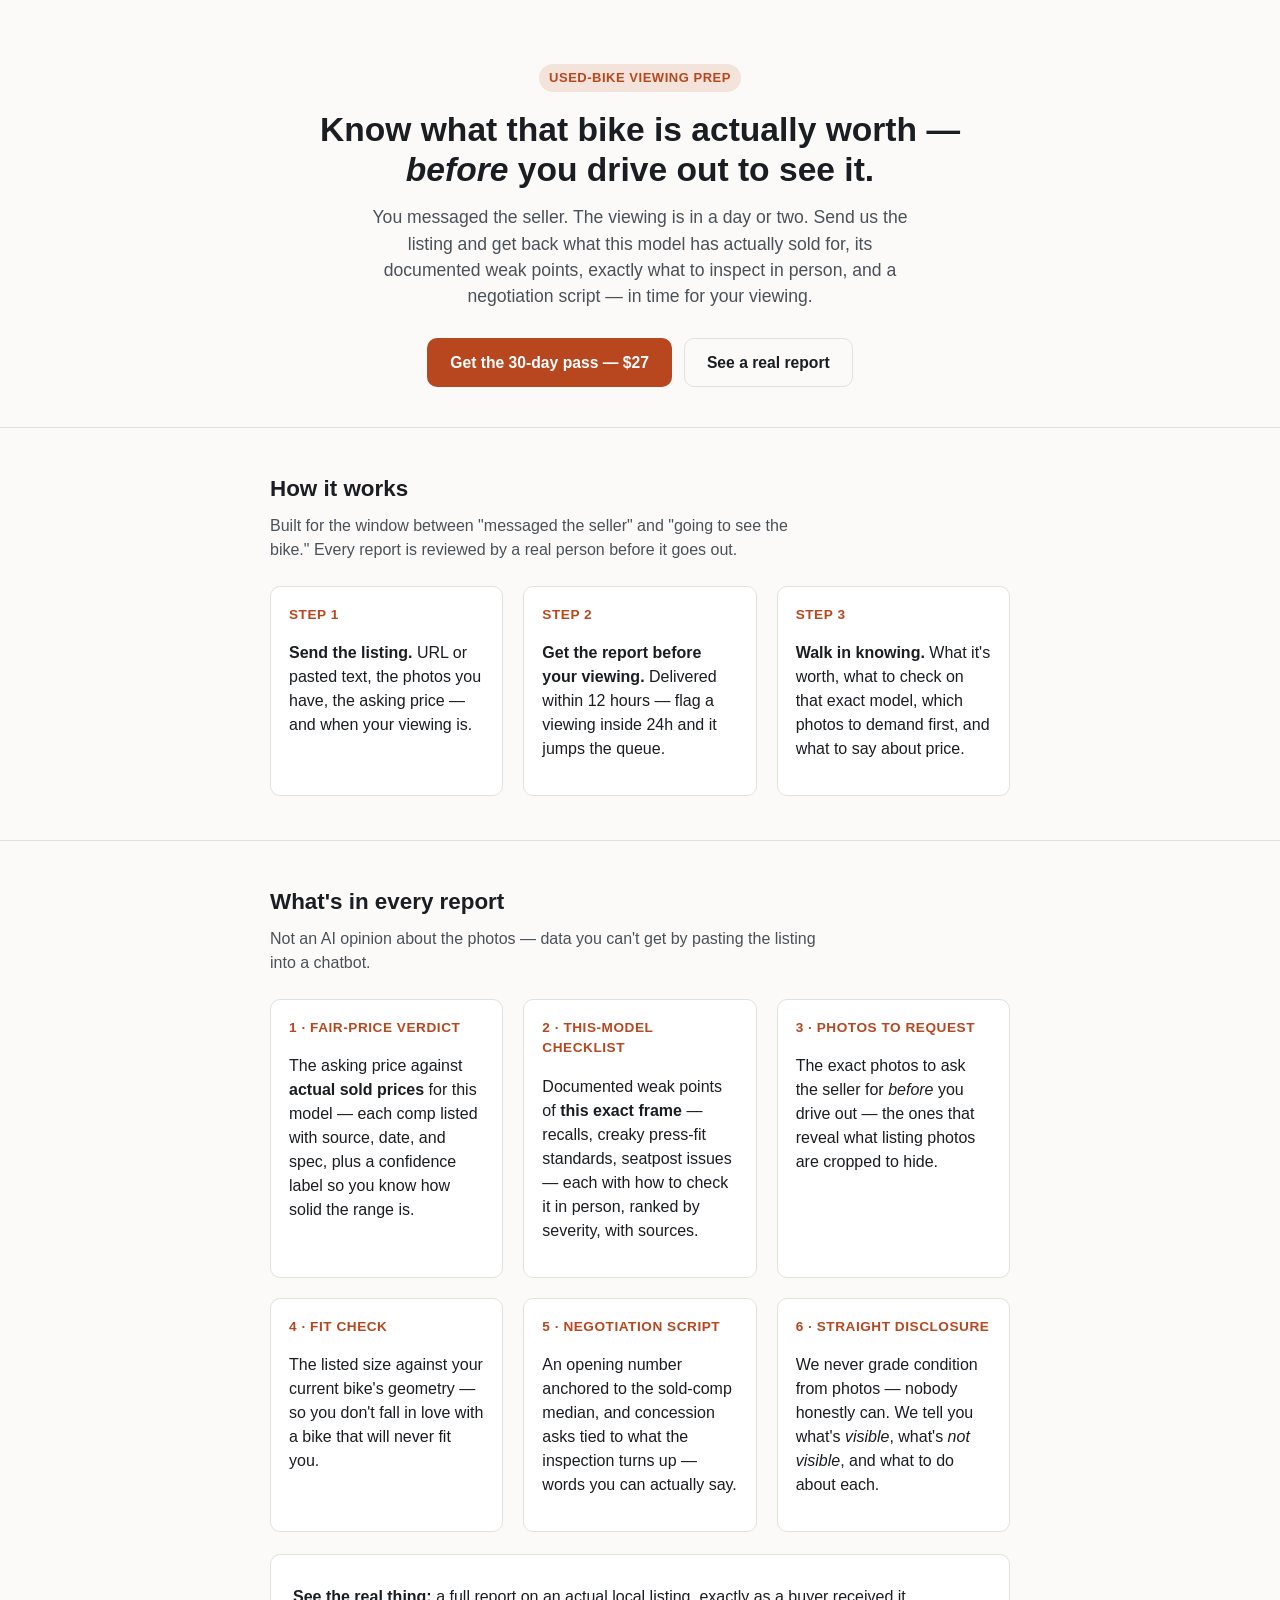
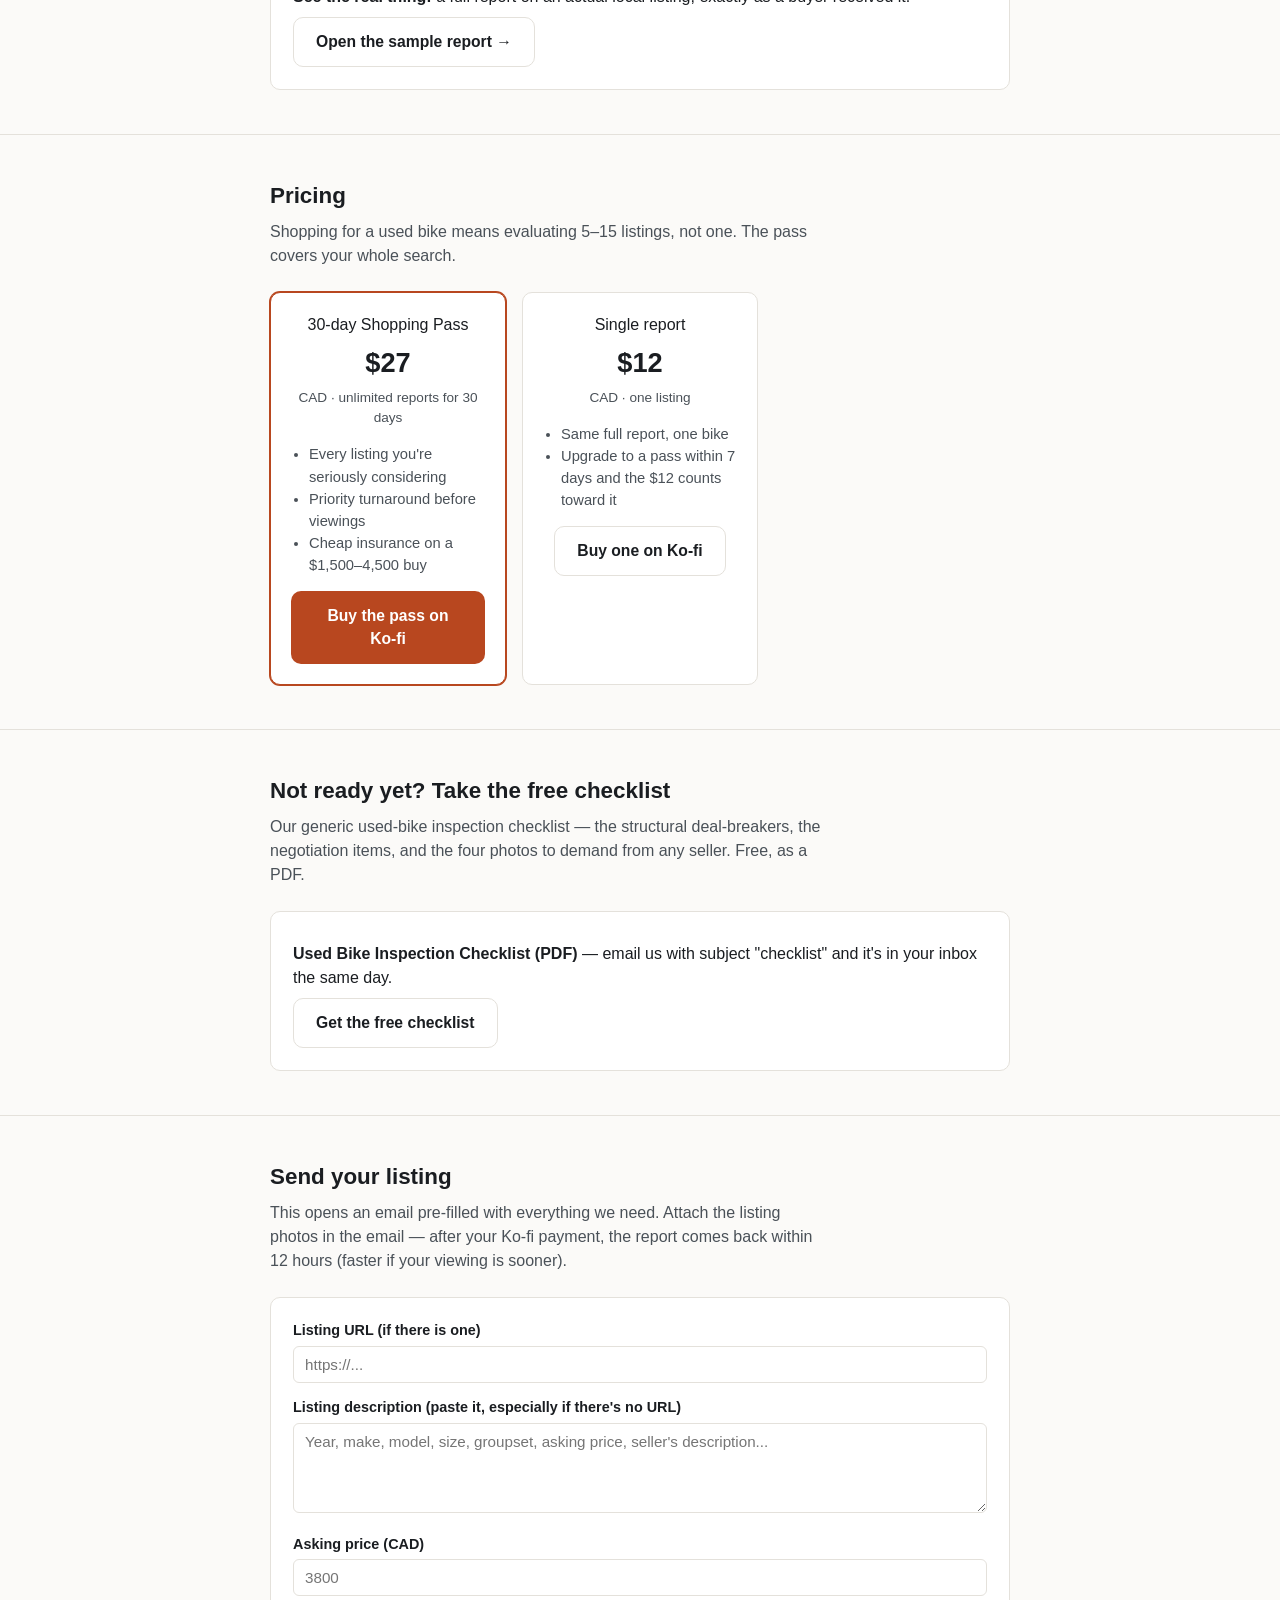
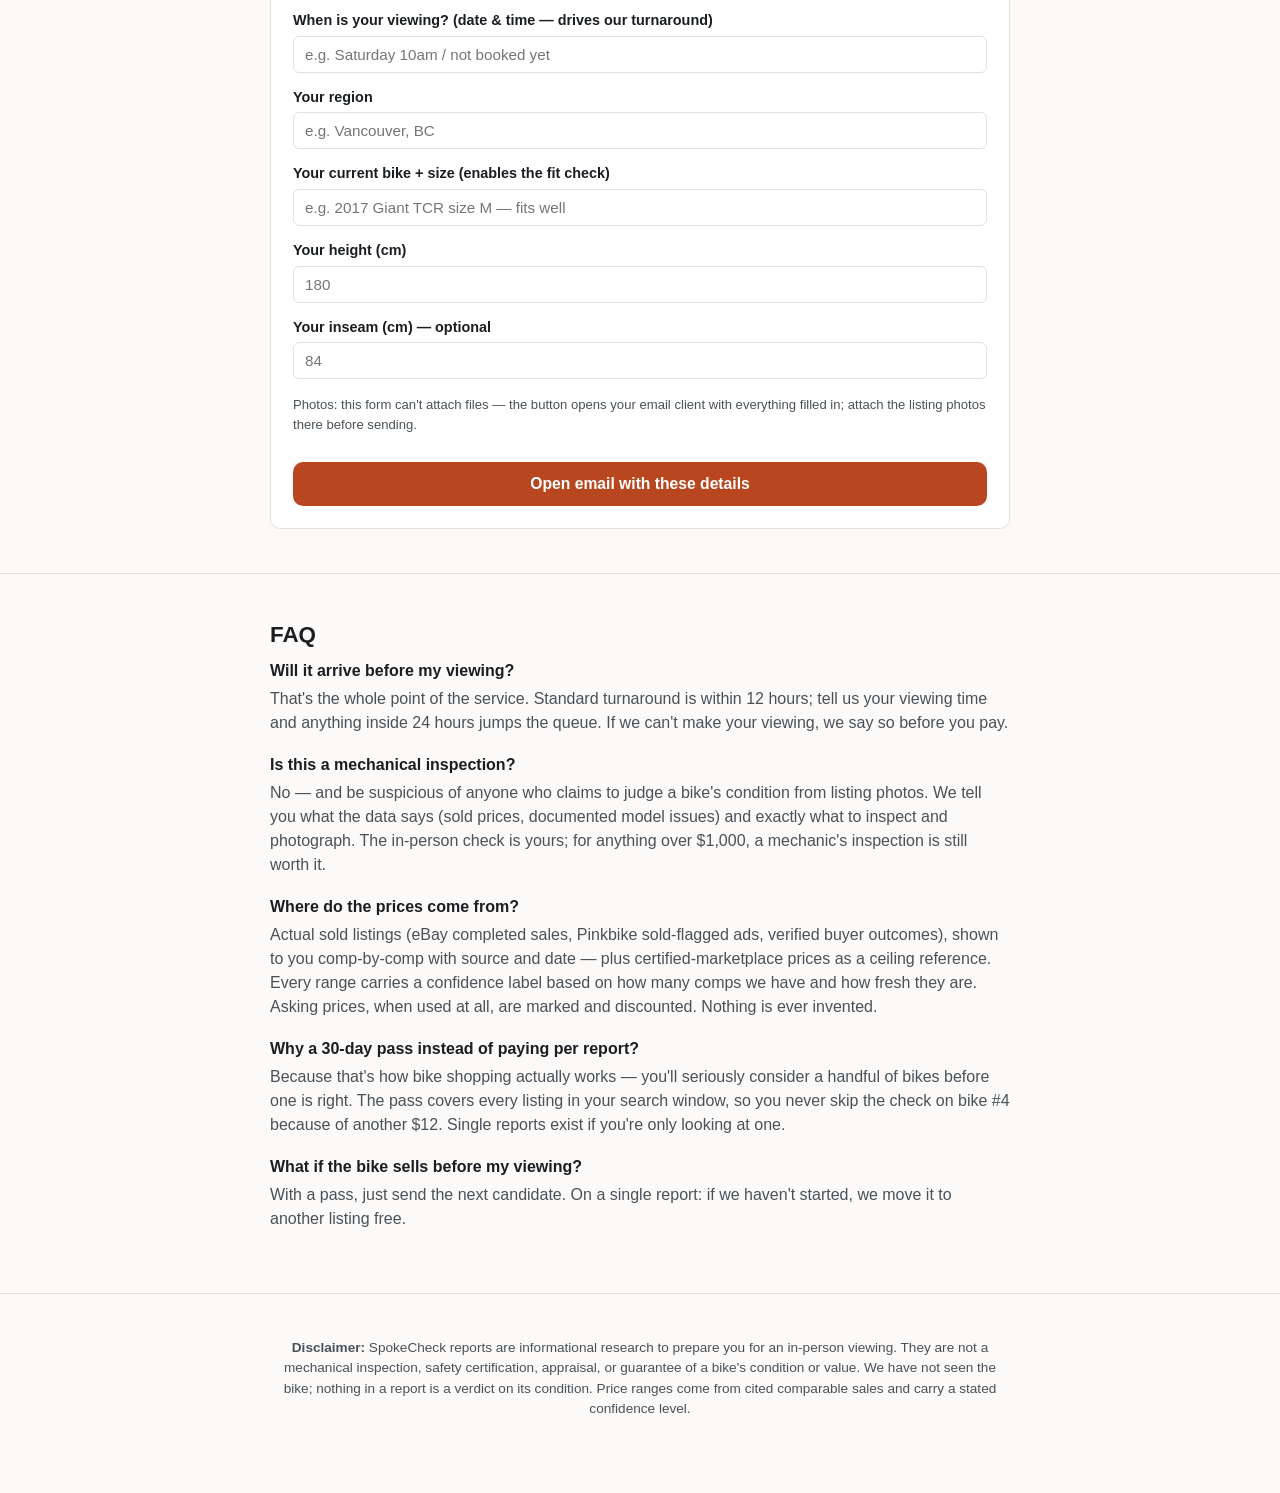
==== index.html @ 7a9a84e5 "SpokeCheck landing page" ====
<!DOCTYPE html>
<html lang="en">
<head>
<meta charset="UTF-8">
<meta name="viewport" content="width=device-width, initial-scale=1.0">
<title>SpokeCheck — Know what that bike is actually worth, before you drive out to see it</title>
<meta name="description" content="Going to see a used bike in the next few days? Get sold-price comps, that model's known weak points, exactly what to inspect, and a negotiation script — before your viewing.">
<link rel="stylesheet" href="styles.css">
</head>
<body>

<header class="hero">
  <div class="wrap">
    <span class="tag">Used-bike viewing prep</span>
    <h1>Know what that bike is actually worth —<br><em>before</em> you drive out to see it.</h1>
    <p class="sub">You messaged the seller. The viewing is in a day or two. Send us the listing and get back what this model has actually sold for, its documented weak points, exactly what to inspect in person, and a negotiation script — in time for your viewing.</p>
    <div class="cta-row">
      <a class="btn btn-primary" href="#pricing">Get the 30-day pass — $27</a>
      <a class="btn btn-secondary" href="sample-report.html">See a real report</a>
    </div>
  </div>
</header>

<section>
  <div class="wrap">
    <h2>How it works</h2>
    <p class="section-note">Built for the window between "messaged the seller" and "going to see the bike." Every report is reviewed by a real person before it goes out.</p>
    <div class="steps">
      <div class="step">
        <div class="num">STEP 1</div>
        <p><strong>Send the listing.</strong> URL or pasted text, the photos you have, the asking price — and when your viewing is.</p>
      </div>
      <div class="step">
        <div class="num">STEP 2</div>
        <p><strong>Get the report before your viewing.</strong> Delivered within 12 hours — flag a viewing inside 24h and it jumps the queue.</p>
      </div>
      <div class="step">
        <div class="num">STEP 3</div>
        <p><strong>Walk in knowing.</strong> What it's worth, what to check on that exact model, which photos to demand first, and what to say about price.</p>
      </div>
    </div>
  </div>
</section>

<section>
  <div class="wrap">
    <h2>What's in every report</h2>
    <p class="section-note">Not an AI opinion about the photos — data you can't get by pasting the listing into a chatbot.</p>
    <div class="steps">
      <div class="step">
        <div class="num">1 · FAIR-PRICE VERDICT</div>
        <p>The asking price against <strong>actual sold prices</strong> for this model — each comp listed with source, date, and spec, plus a confidence label so you know how solid the range is.</p>
      </div>
      <div class="step">
        <div class="num">2 · THIS-MODEL CHECKLIST</div>
        <p>Documented weak points of <strong>this exact frame</strong> — recalls, creaky press-fit standards, seatpost issues — each with how to check it in person, ranked by severity, with sources.</p>
      </div>
      <div class="step">
        <div class="num">3 · PHOTOS TO REQUEST</div>
        <p>The exact photos to ask the seller for <em>before</em> you drive out — the ones that reveal what listing photos are cropped to hide.</p>
      </div>
      <div class="step">
        <div class="num">4 · FIT CHECK</div>
        <p>The listed size against your current bike's geometry — so you don't fall in love with a bike that will never fit you.</p>
      </div>
      <div class="step">
        <div class="num">5 · NEGOTIATION SCRIPT</div>
        <p>An opening number anchored to the sold-comp median, and concession asks tied to what the inspection turns up — words you can actually say.</p>
      </div>
      <div class="step">
        <div class="num">6 · STRAIGHT DISCLOSURE</div>
        <p>We never grade condition from photos — nobody honestly can. We tell you what's <em>visible</em>, what's <em>not visible</em>, and what to do about each.</p>
      </div>
    </div>
    <div class="sample-card" style="margin-top:22px;">
      <p><strong>See the real thing:</strong> a full report on an actual local listing, exactly as a buyer received it.</p>
      <a class="btn btn-secondary" href="sample-report.html">Open the sample report &rarr;</a>
    </div>
  </div>
</section>

<section id="pricing">
  <div class="wrap">
    <h2>Pricing</h2>
    <p class="section-note">Shopping for a used bike means evaluating 5–15 listings, not one. The pass covers your whole search.</p>
    <div class="pricing-grid">
      <div class="price-card featured">
        <div>30-day Shopping Pass</div>
        <div class="amount">$27</div>
        <div class="unit">CAD · unlimited reports for 30 days</div>
        <ul>
          <li>Every listing you're seriously considering</li>
          <li>Priority turnaround before viewings</li>
          <li>Cheap insurance on a $1,500–4,500 buy</li>
        </ul>
        <a class="btn btn-primary" href="https://ko-fi.com/s/8a9377b970" target="_blank" rel="noopener">Buy the pass on Ko-fi</a>
      </div>
      <div class="price-card">
        <div>Single report</div>
        <div class="amount">$12</div>
        <div class="unit">CAD · one listing</div>
        <ul>
          <li>Same full report, one bike</li>
          <li>Upgrade to a pass within 7 days and the $12 counts toward it</li>
        </ul>
        <a class="btn btn-secondary" href="https://ko-fi.com/s/196aae5932" target="_blank" rel="noopener">Buy one on Ko-fi</a>
      </div>
    </div>
  </div>
</section>

<section id="checklist">
  <div class="wrap">
    <h2>Not ready yet? Take the free checklist</h2>
    <p class="section-note">Our generic used-bike inspection checklist — the structural deal-breakers, the negotiation items, and the four photos to demand from any seller. Free, as a PDF.</p>
    <div class="sample-card">
      <p><strong>Used Bike Inspection Checklist (PDF)</strong> — email us with subject "checklist" and it's in your inbox the same day.</p>
      <a class="btn btn-secondary" href="mailto:micsawyer8@gmail.com?subject=checklist&body=Please%20send%20me%20the%20free%20inspection%20checklist.">Get the free checklist</a>
    </div>
  </div>
</section>

<section id="intake">
  <div class="wrap">
    <h2>Send your listing</h2>
    <p class="section-note">This opens an email pre-filled with everything we need. Attach the listing photos in the email — after your Ko-fi payment, the report comes back within 12 hours (faster if your viewing is sooner).</p>
    <form class="intake" id="intake-form">
      <div>
        <label for="listing-url">Listing URL (if there is one)</label>
        <input type="url" id="listing-url" name="listing-url" placeholder="https://...">
      </div>
      <div>
        <label for="listing-text">Listing description (paste it, especially if there's no URL)</label>
        <textarea id="listing-text" name="listing-text" placeholder="Year, make, model, size, groupset, asking price, seller's description..."></textarea>
      </div>
      <div>
        <label for="asking">Asking price (CAD)</label>
        <input type="number" id="asking" name="asking" placeholder="3800">
      </div>
      <div>
        <label for="viewing">When is your viewing? (date &amp; time — drives our turnaround)</label>
        <input type="text" id="viewing" name="viewing" placeholder="e.g. Saturday 10am / not booked yet">
      </div>
      <div>
        <label for="region">Your region</label>
        <input type="text" id="region" name="region" placeholder="e.g. Vancouver, BC">
      </div>
      <div>
        <label for="current-bike">Your current bike + size (enables the fit check)</label>
        <input type="text" id="current-bike" name="current-bike" placeholder="e.g. 2017 Giant TCR size M — fits well">
      </div>
      <div>
        <label for="height">Your height (cm)</label>
        <input type="number" id="height" name="height" placeholder="180">
      </div>
      <div>
        <label for="inseam">Your inseam (cm) — optional</label>
        <input type="number" id="inseam" name="inseam" placeholder="84">
      </div>
      <p class="hint">Photos: this form can't attach files — the button opens your email client with everything filled in; attach the listing photos there before sending.</p>
      <button type="button" class="btn btn-primary" id="send-email-btn">Open email with these details</button>
    </form>
  </div>
</section>

<section>
  <div class="wrap">
    <h2>FAQ</h2>
    <div class="faq-item">
      <h3>Will it arrive before my viewing?</h3>
      <p>That's the whole point of the service. Standard turnaround is within 12 hours; tell us your viewing time and anything inside 24 hours jumps the queue. If we can't make your viewing, we say so before you pay.</p>
    </div>
    <div class="faq-item">
      <h3>Is this a mechanical inspection?</h3>
      <p>No — and be suspicious of anyone who claims to judge a bike's condition from listing photos. We tell you what the data says (sold prices, documented model issues) and exactly what to inspect and photograph. The in-person check is yours; for anything over $1,000, a mechanic's inspection is still worth it.</p>
    </div>
    <div class="faq-item">
      <h3>Where do the prices come from?</h3>
      <p>Actual sold listings (eBay completed sales, Pinkbike sold-flagged ads, verified buyer outcomes), shown to you comp-by-comp with source and date — plus certified-marketplace prices as a ceiling reference. Every range carries a confidence label based on how many comps we have and how fresh they are. Asking prices, when used at all, are marked and discounted. Nothing is ever invented.</p>
    </div>
    <div class="faq-item">
      <h3>Why a 30-day pass instead of paying per report?</h3>
      <p>Because that's how bike shopping actually works — you'll seriously consider a handful of bikes before one is right. The pass covers every listing in your search window, so you never skip the check on bike #4 because of another $12. Single reports exist if you're only looking at one.</p>
    </div>
    <div class="faq-item">
      <h3>What if the bike sells before my viewing?</h3>
      <p>With a pass, just send the next candidate. On a single report: if we haven't started, we move it to another listing free.</p>
    </div>
  </div>
</section>

<footer>
  <div class="wrap">
    <p><strong>Disclaimer:</strong> SpokeCheck reports are informational research to prepare you for an in-person viewing. They are not a mechanical inspection, safety certification, appraisal, or guarantee of a bike's condition or value. We have not seen the bike; nothing in a report is a verdict on its condition. Price ranges come from cited comparable sales and carry a stated confidence level.</p>
  </div>
</footer>

<script>
document.getElementById('send-email-btn').addEventListener('click', function () {
  var v = function (id) { return document.getElementById(id).value.trim(); };
  var bodyLines = [
    'Listing URL: ' + (v('listing-url') || '(none — see description below)'),
    '',
    'Listing description:',
    v('listing-text') || '(paste here)',
    '',
    'Asking price (CAD): ' + (v('asking') || '(fill in)'),
    'Viewing date/time: ' + (v('viewing') || '(not booked yet)'),
    'Region: ' + (v('region') || '(fill in)'),
    'Current bike + size: ' + (v('current-bike') || '(optional — enables fit check)'),
    'Height (cm): ' + (v('height') || '(optional)'),
    'Inseam (cm): ' + (v('inseam') || '(optional)'),
    '',
    'Photos: (attach in this email before sending)',
    'Payment: (attach Ko-fi confirmation — pass or single)'
  ];
  var subject = encodeURIComponent('SpokeCheck report request');
  var body = encodeURIComponent(bodyLines.join('\n'));
  window.location.href = 'mailto:micsawyer8@gmail.com?subject=' + subject + '&body=' + body;
});
</script>

</body>
</html>
---- styles.css ----
:root {
  --ink: #1a1d21;
  --ink-soft: #4a5158;
  --paper: #fbfaf8;
  --card: #ffffff;
  --line: #e4e1db;
  --accent: #b8471f;
  --accent-soft: #f4e3da;
  --good: #2f6b3f;
  --warn: #b8871f;
  --bad: #b8471f;
  --radius: 10px;
  font-size: 16px;
}

* { box-sizing: border-box; }

body {
  margin: 0;
  background: var(--paper);
  color: var(--ink);
  font-family: -apple-system, "Segoe UI", Roboto, Helvetica, Arial, sans-serif;
  line-height: 1.5;
}

.wrap {
  max-width: 780px;
  margin: 0 auto;
  padding: 0 20px;
}

header.hero {
  padding: 64px 0 40px;
  text-align: center;
  border-bottom: 1px solid var(--line);
}

.tag {
  display: inline-block;
  font-size: 13px;
  font-weight: 600;
  letter-spacing: 0.04em;
  text-transform: uppercase;
  color: var(--accent);
  background: var(--accent-soft);
  padding: 4px 10px;
  border-radius: 999px;
  margin-bottom: 18px;
}

h1 {
  font-size: 2.1rem;
  line-height: 1.2;
  margin: 0 0 14px;
}

.sub {
  font-size: 1.1rem;
  color: var(--ink-soft);
  max-width: 560px;
  margin: 0 auto 28px;
}

.cta-row {
  display: flex;
  gap: 12px;
  justify-content: center;
  flex-wrap: wrap;
}

.btn {
  display: inline-block;
  padding: 12px 22px;
  border-radius: var(--radius);
  font-weight: 600;
  text-decoration: none;
  font-size: 0.98rem;
  border: 1px solid transparent;
  cursor: pointer;
}

.btn-primary {
  background: var(--accent);
  color: #fff;
}

.btn-secondary {
  background: transparent;
  color: var(--ink);
  border-color: var(--line);
}

section {
  padding: 44px 0;
  border-bottom: 1px solid var(--line);
}

h2 {
  font-size: 1.4rem;
  margin: 0 0 8px;
}

.section-note {
  color: var(--ink-soft);
  margin: 0 0 24px;
  max-width: 560px;
}

.steps {
  display: grid;
  grid-template-columns: repeat(3, 1fr);
  gap: 20px;
}

@media (max-width: 640px) {
  .steps, .pricing-grid { grid-template-columns: 1fr; }
}

.step {
  background: var(--card);
  border: 1px solid var(--line);
  border-radius: var(--radius);
  padding: 18px;
}

.step .num {
  font-weight: 700;
  color: var(--accent);
  font-size: 0.85rem;
  letter-spacing: 0.04em;
}

.sample-card {
  background: var(--card);
  border: 1px solid var(--line);
  border-radius: var(--radius);
  padding: 22px;
}

.sample-card p { margin: 8px 0; }

.pricing-grid {
  display: grid;
  grid-template-columns: repeat(3, 1fr);
  gap: 16px;
}

.price-card {
  background: var(--card);
  border: 1px solid var(--line);
  border-radius: var(--radius);
  padding: 20px;
  text-align: center;
}

.price-card.featured {
  border-color: var(--accent);
  box-shadow: 0 0 0 1px var(--accent);
}

.price-card .amount {
  font-size: 1.7rem;
  font-weight: 700;
  margin: 6px 0 4px;
}

.price-card .unit {
  font-size: 0.85rem;
  color: var(--ink-soft);
}

.price-card ul {
  text-align: left;
  padding-left: 18px;
  font-size: 0.92rem;
  color: var(--ink-soft);
}

form.intake {
  background: var(--card);
  border: 1px solid var(--line);
  border-radius: var(--radius);
  padding: 22px;
  display: grid;
  gap: 14px;
}

label {
  display: block;
  font-weight: 600;
  font-size: 0.9rem;
  margin-bottom: 4px;
}

input[type="text"], input[type="url"], input[type="number"], textarea {
  width: 100%;
  padding: 9px 11px;
  border: 1px solid var(--line);
  border-radius: 6px;
  font-family: inherit;
  font-size: 0.95rem;
  background: #fff;
}

textarea { min-height: 90px; resize: vertical; }

.hint {
  font-size: 0.82rem;
  color: var(--ink-soft);
  margin-top: 2px;
}

.faq-item {
  margin-bottom: 18px;
}

.faq-item h3 {
  font-size: 1rem;
  margin: 0 0 4px;
}

.faq-item p {
  margin: 0;
  color: var(--ink-soft);
}

footer {
  padding: 30px 0 60px;
  text-align: center;
  color: var(--ink-soft);
  font-size: 0.85rem;
}

.disclaimer {
  background: #f4f1ea;
  border: 1px solid var(--line);
  border-radius: var(--radius);
  padding: 14px 18px;
  font-size: 0.85rem;
  color: var(--ink-soft);
  margin-top: 30px;
}

.badge {
  display: inline-block;
  font-size: 0.72rem;
  font-weight: 700;
  letter-spacing: 0.03em;
  text-transform: uppercase;
  padding: 2px 8px;
  border-radius: 999px;
}

.badge-good { background: #e7f0e8; color: var(--good); }
.badge-warn { background: #f7edd9; color: var(--warn); }
.badge-bad { background: var(--accent-soft); color: var(--bad); }

table.comps {
  width: 100%;
  border-collapse: collapse;
  font-size: 0.9rem;
}

table.comps th, table.comps td {
  text-align: left;
  padding: 8px 10px;
  border-bottom: 1px solid var(--line);
}

.verdict-banner {
  background: var(--accent-soft);
  border: 1px solid var(--accent);
  border-radius: var(--radius);
  padding: 18px 20px;
  margin-bottom: 24px;
}

.verdict-banner .range {
  font-size: 1.5rem;
  font-weight: 700;
  color: var(--accent);
}

.flag {
  border: 1px solid var(--line);
  border-radius: 8px;
  padding: 12px 14px;
  margin-bottom: 10px;
}

.flag .claim { font-weight: 600; }
.flag .evidence { color: var(--ink-soft); font-size: 0.88rem; margin-top: 4px; }

.copy-block {
  background: #f4f1ea;
  border: 1px solid var(--line);
  border-radius: 8px;
  padding: 14px 16px;
  font-size: 0.92rem;
  white-space: pre-wrap;
}

.back-link {
  display: inline-block;
  margin-bottom: 20px;
  font-size: 0.9rem;
  color: var(--ink-soft);
  text-decoration: none;
}

.sample-flag {
  position: sticky;
  top: 0;
  background: var(--ink);
  color: #fff;
  text-align: center;
  padding: 8px;
  font-size: 0.85rem;
  z-index: 10;
}
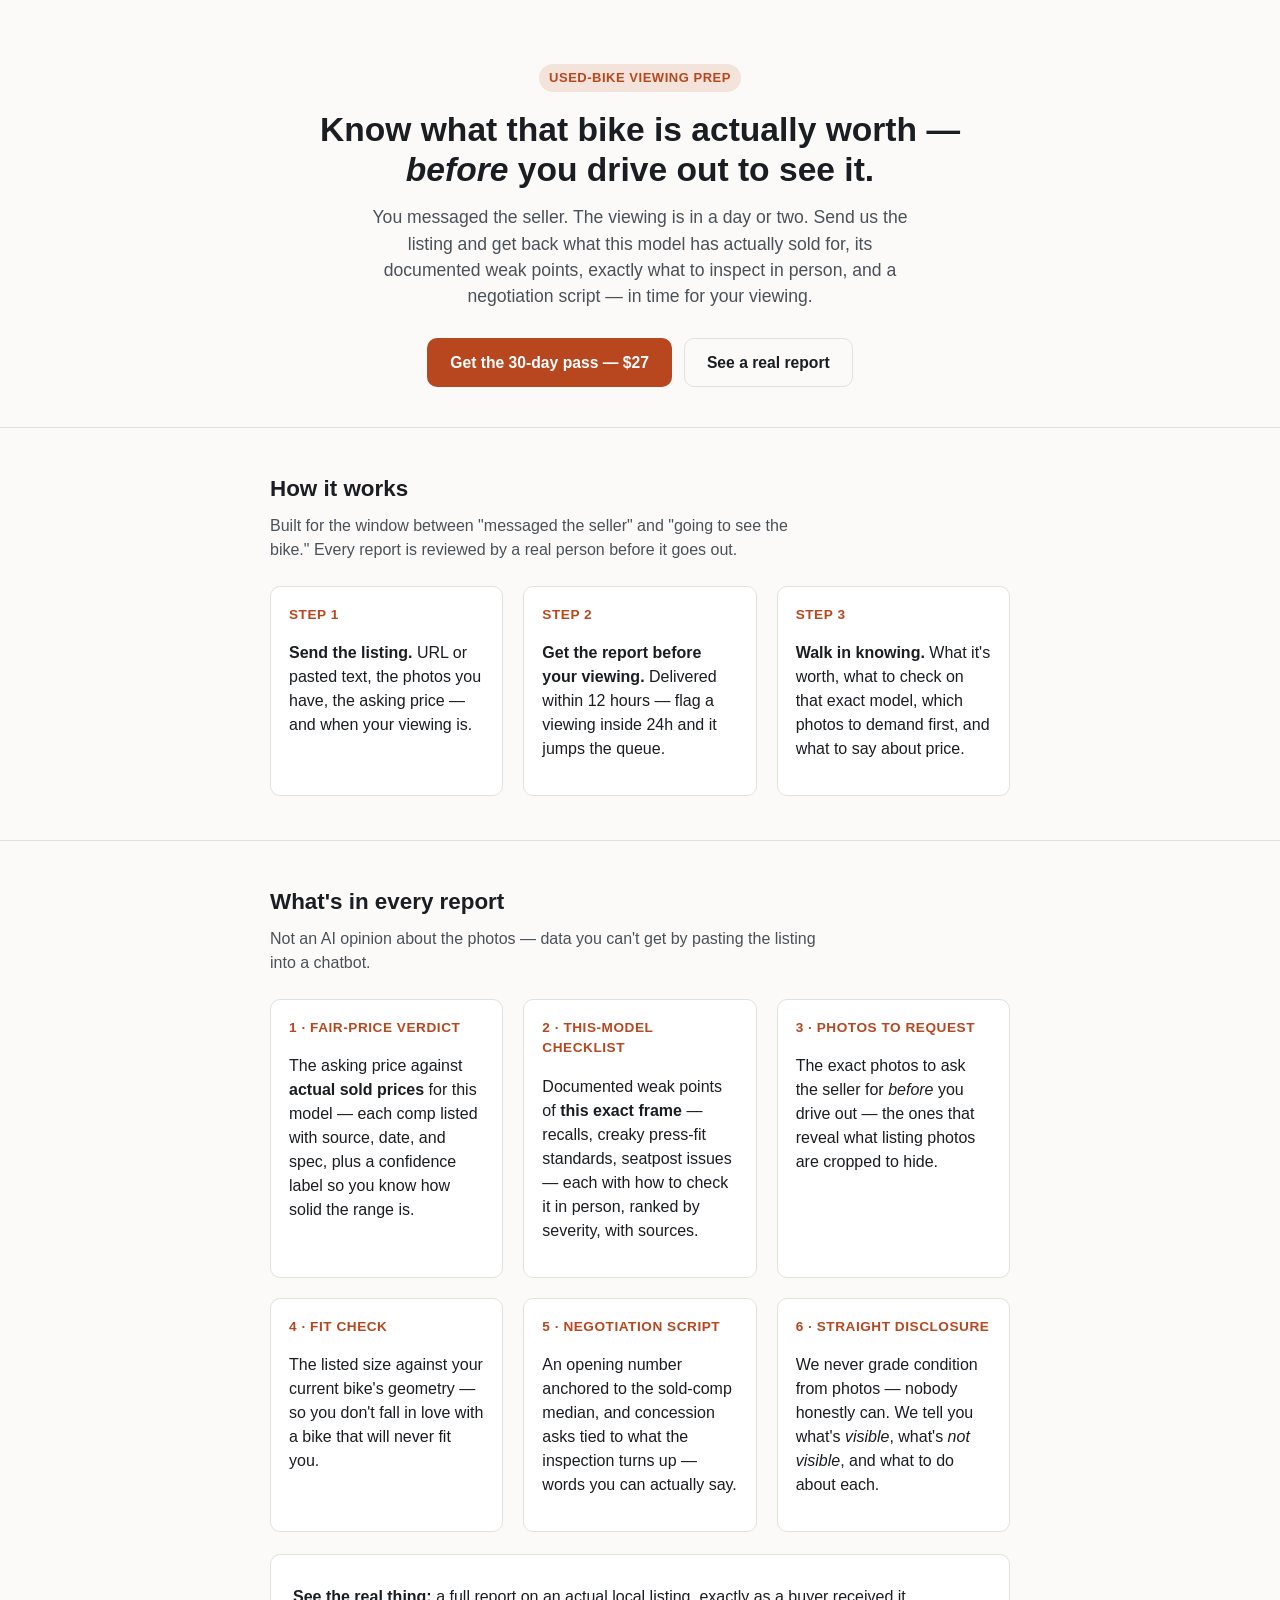
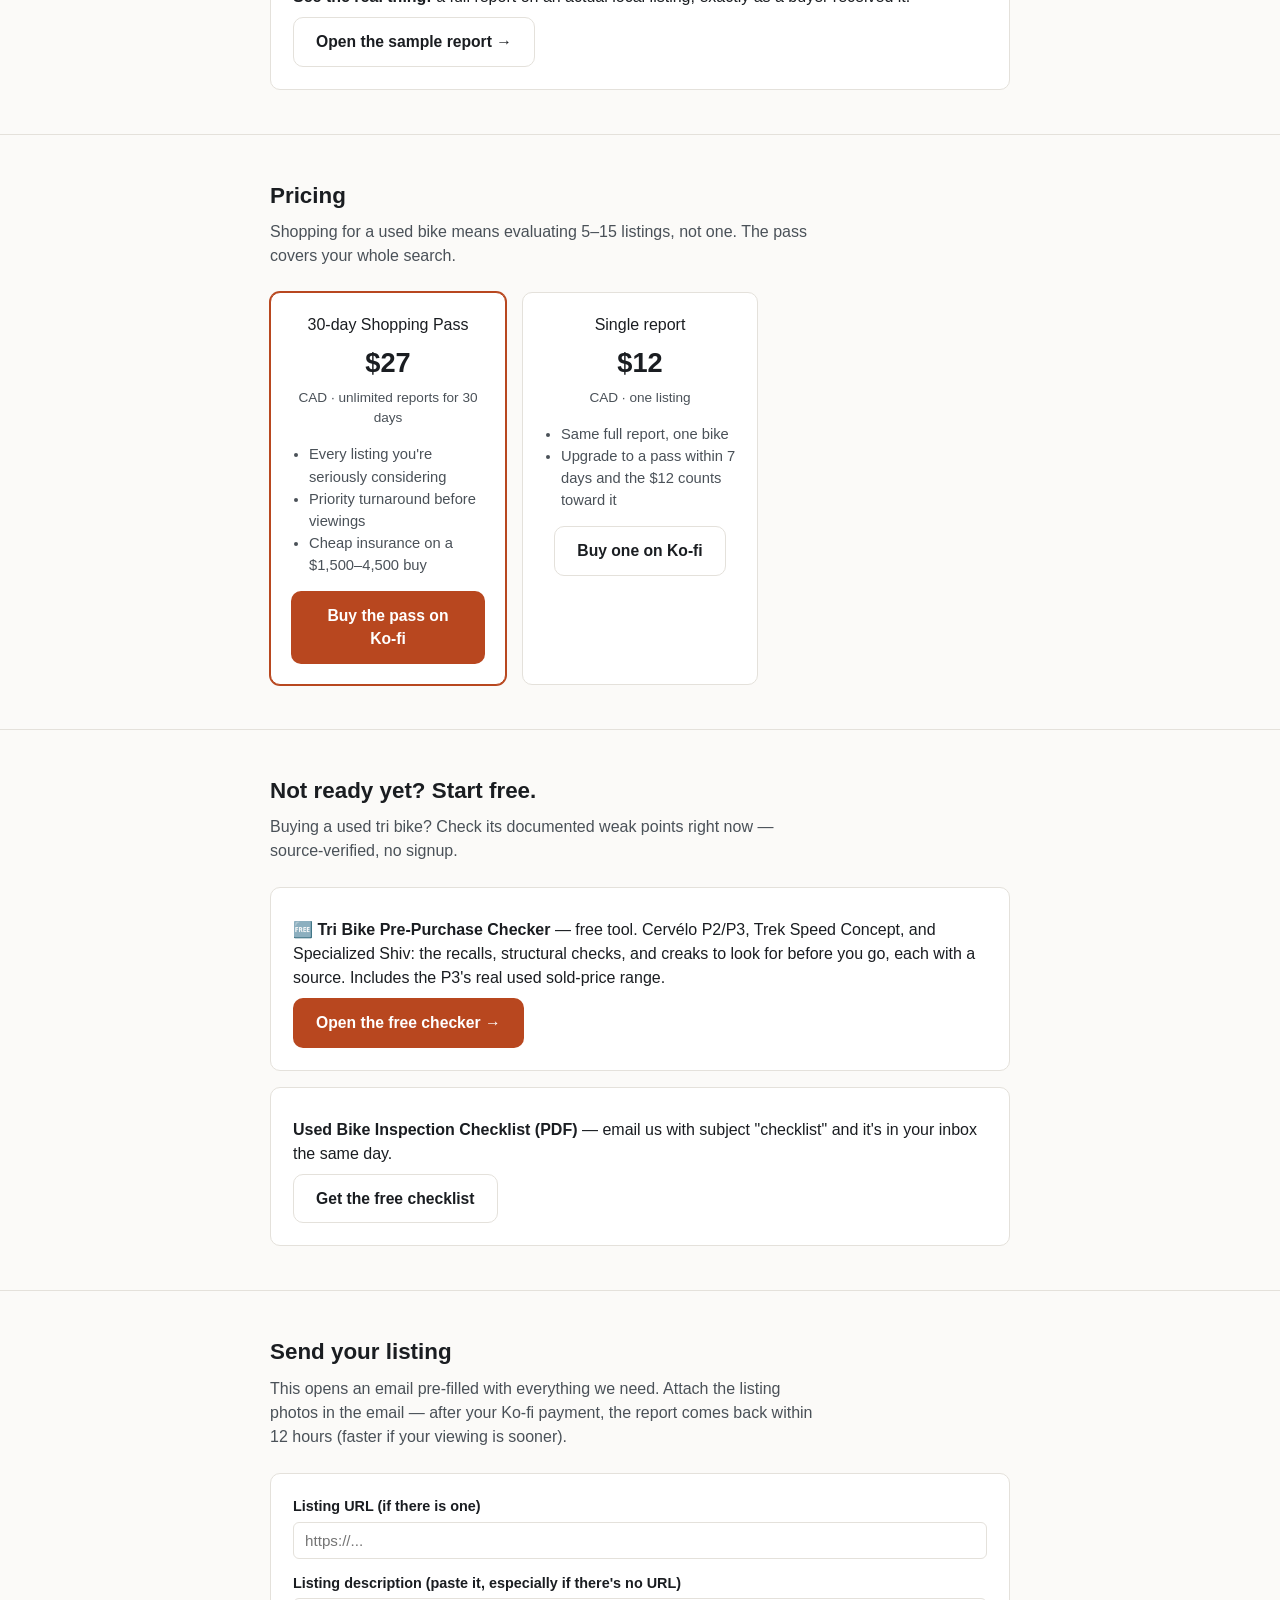
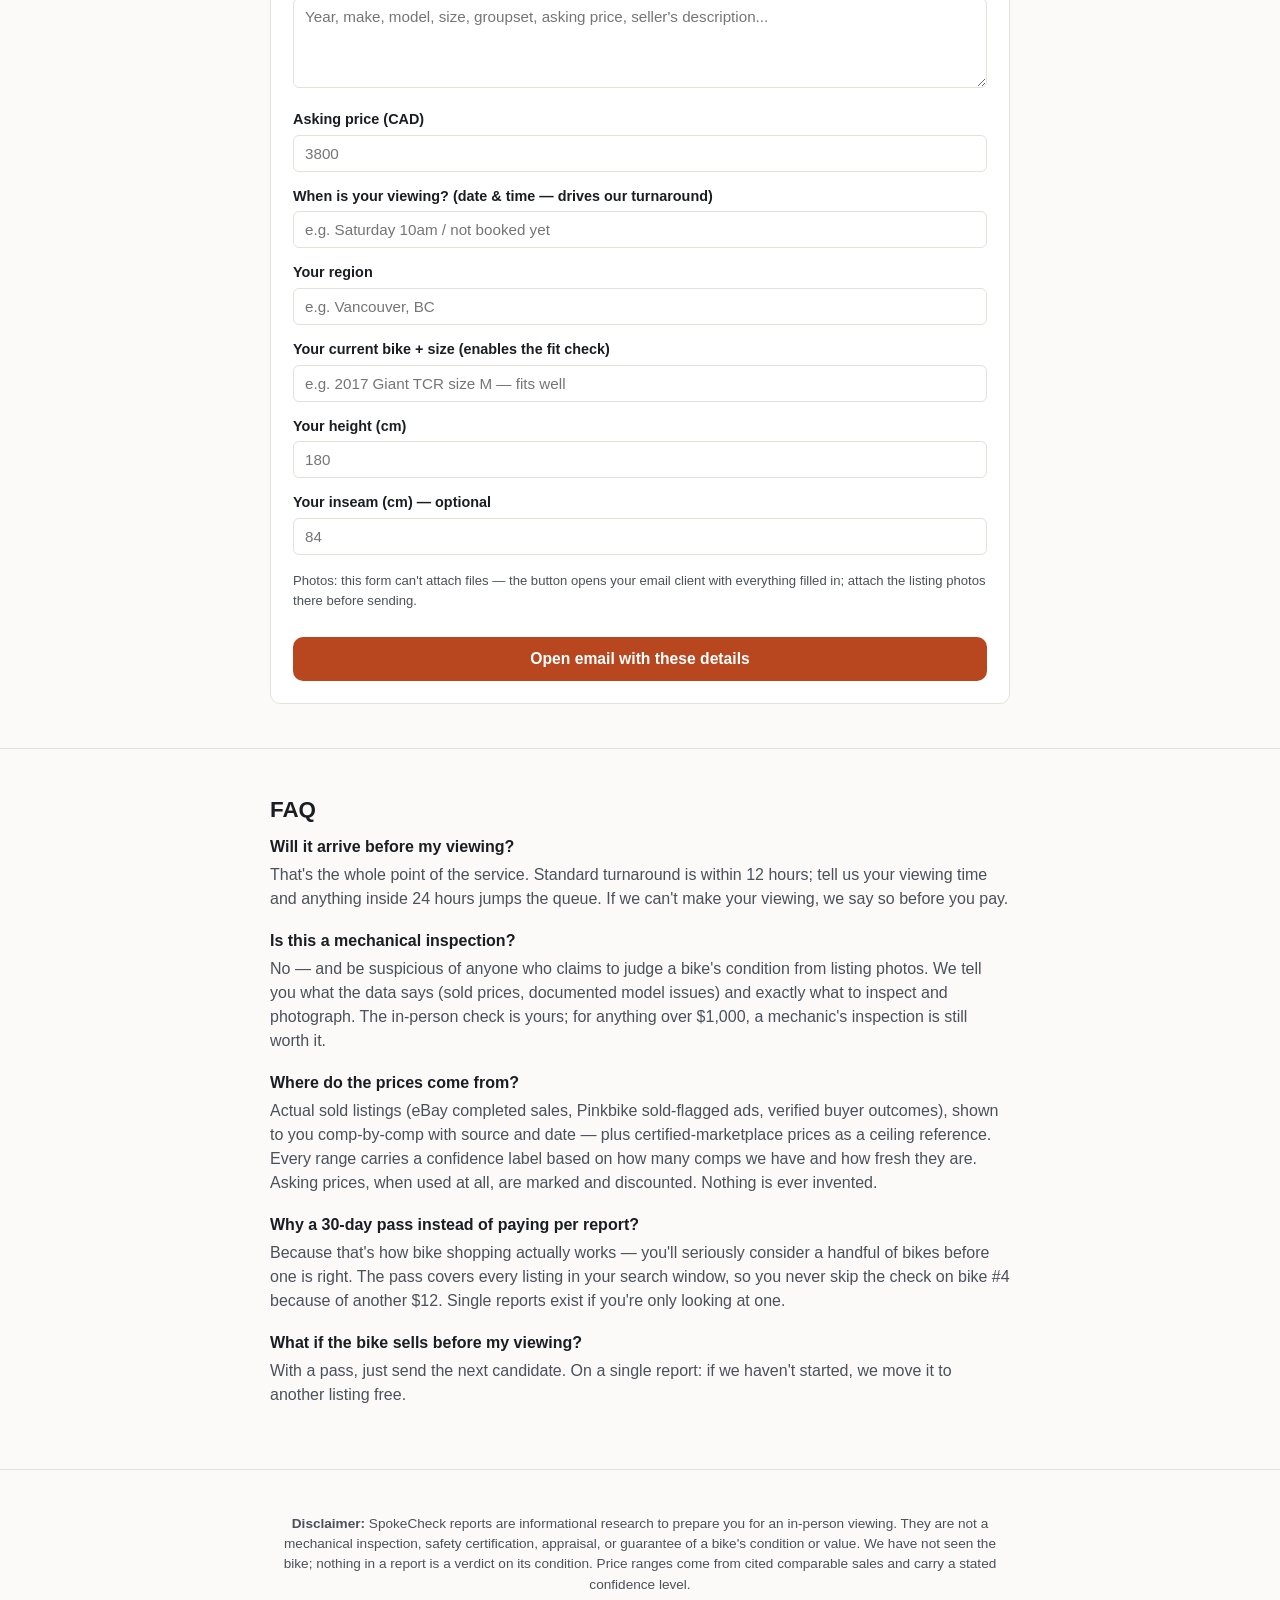
==== commit e2678772: "Add free Tri Bike Pre-Purchase Checker tool + link from homepage" ====
--- a/index.html
+++ b/index.html
@@ -111,8 +111,12 @@
 
 <section id="checklist">
   <div class="wrap">
-    <h2>Not ready yet? Take the free checklist</h2>
-    <p class="section-note">Our generic used-bike inspection checklist — the structural deal-breakers, the negotiation items, and the four photos to demand from any seller. Free, as a PDF.</p>
+    <h2>Not ready yet? Start free.</h2>
+    <p class="section-note">Buying a used tri bike? Check its documented weak points right now — source-verified, no signup.</p>
+    <div class="sample-card" style="margin-bottom:16px;">
+      <p><strong>🆓 Tri Bike Pre-Purchase Checker</strong> — free tool. Cervélo P2/P3, Trek Speed Concept, and Specialized Shiv: the recalls, structural checks, and creaks to look for before you go, each with a source. Includes the P3's real used sold-price range.</p>
+      <a class="btn btn-primary" href="known-issues-checker.html">Open the free checker &rarr;</a>
+    </div>
     <div class="sample-card">
       <p><strong>Used Bike Inspection Checklist (PDF)</strong> — email us with subject "checklist" and it's in your inbox the same day.</p>
       <a class="btn btn-secondary" href="mailto:micsawyer8@gmail.com?subject=checklist&body=Please%20send%20me%20the%20free%20inspection%20checklist.">Get the free checklist</a>
